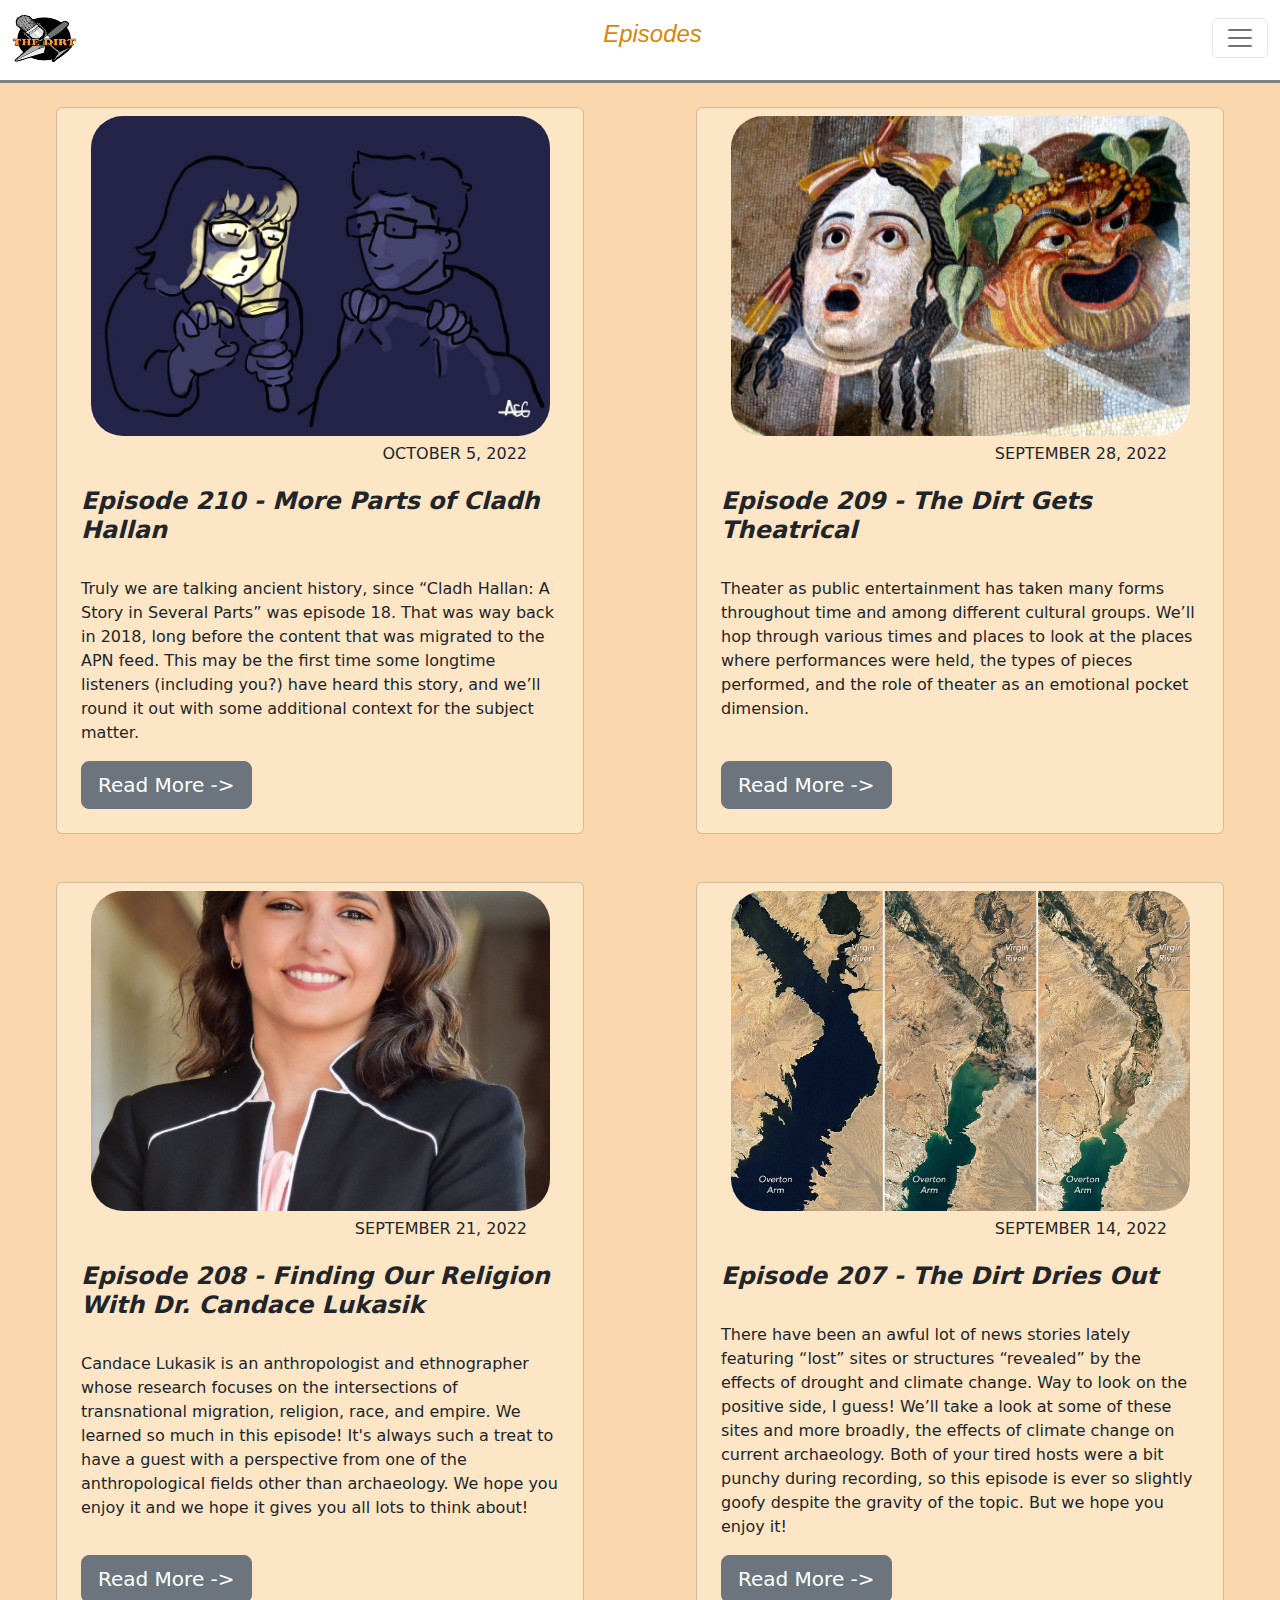
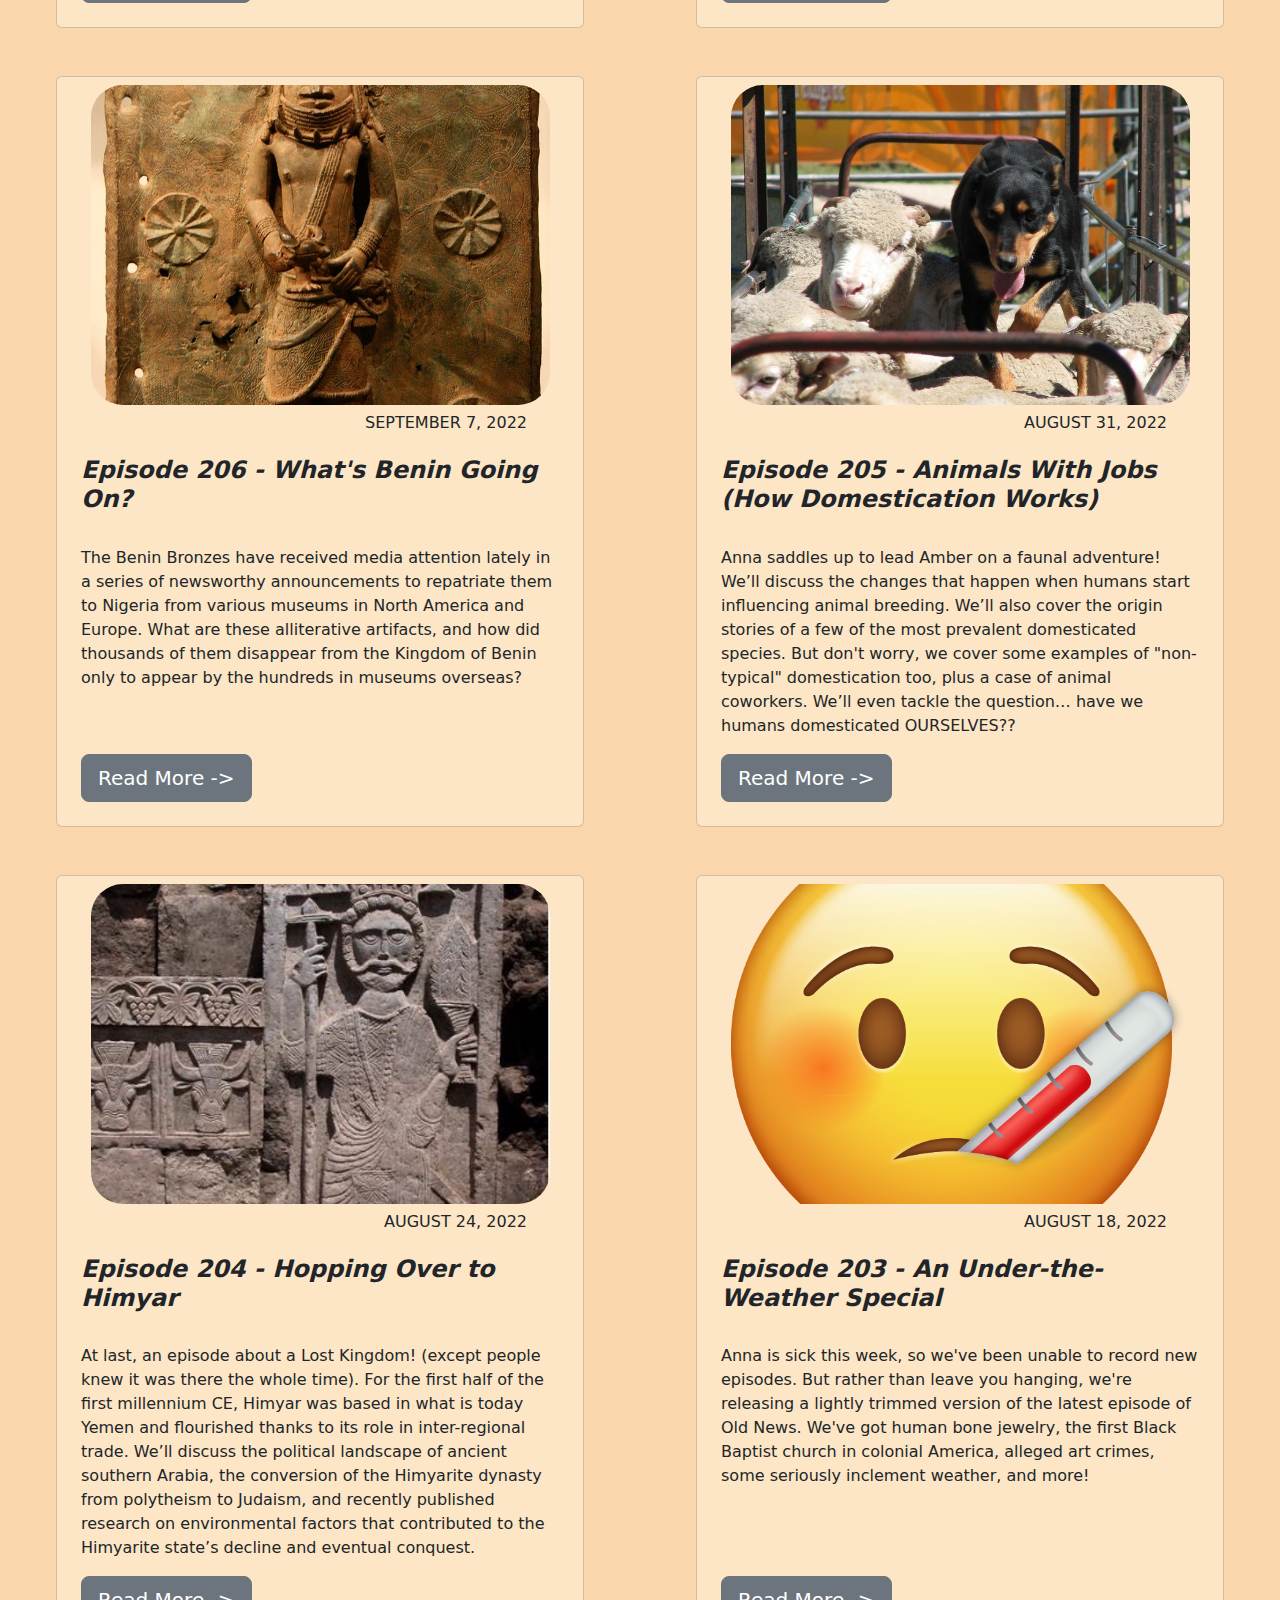
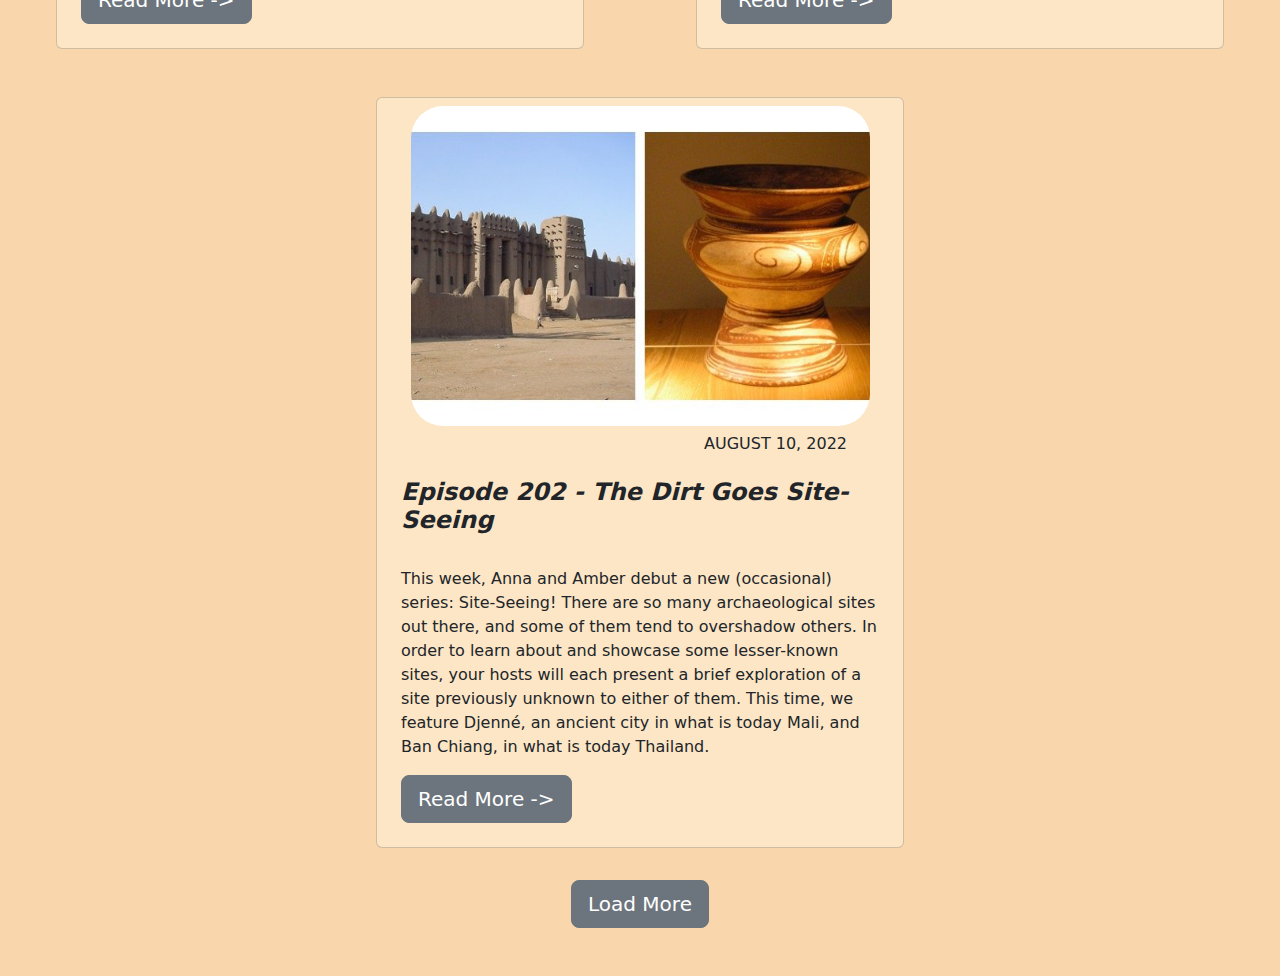
==== redesign/episodes.html @ a434dd5d "init" ====
<!doctype html>
<html lang="en">
  <head>
    <meta charset="utf-8">
    <link rel="stylesheet" href="../bootstrap.css">
    <link rel="stylesheet" href="episodes.css">
    <meta name="viewport" content="width=device-width, initial-scale=1">
    <title>Episodes ---- The Dirt</title>
  </head>
  <body>
    <nav class="navbar navbar-expand-xxl navbar-light bg-white ft">
        <div class="container-fluid">

                <a class="navbar-brand" href="https://thedirtpod.com/"><img id="logo" src="img/logo.png" width="150px" height="130px"></a>
                <a class="align-bottom m-0" href="#" id="tiny"><img src="img/tiny.png" width="190px" height="50px"></a>

            <div class="text-center d-block d-xl-block d-xxl-none justify-content-center"><h2>Episodes</h2></div>
            <button class="navbar-toggler" type="button" data-bs-toggle="collapse" data-bs-target="#navbarToggleExternalContent" aria-controls="navbarToggleExternalContent" aria-expanded="true" aria-label="Toggle navigation">
                <span class="navbar-toggler-icon"></span>
              </button>
              
            <div class="collapse navbar-collapse justify-content-end">
                <ul class="navbar-nav">
                    <li class="navbar-item m-1 p-1 ms-0"><a class="btn-lg btn btn-dark text-nowrap rounded-5 text-warning">episodes</a></li>
                    <li class="navbar-item m-1 p-1"><a class="btn-lg btn btn-dark text-nowrap rounded-5 text-secondary">Dirt Shirt</a></li>
                    <li class="navbar-item m-1 p-1"><a class="btn-lg btn btn-dark text-nowrap rounded-5 text-secondary">Books</a></li>
                    <li class="navbar-item m-1 p-1"><a class="btn-lg btn btn-dark text-nowrap rounded-5 text-secondary">Pass the Mic</a></li>
                    <li class="navbar-item m-1 p-1"><a class="btn-lg btn btn-dark text-nowrap rounded-5 text-secondary">Hosts</a></li>
                    <li class="navbar-item m-1 p-1"><a class="btn-lg btn btn-dark text-nowrap rounded-5 text-secondary">Support</a></li>
                    <li class="navbar-item m-1 p-1"><a class="btn-lg btn btn-dark text-nowrap rounded-5 text-secondary">Contact</a></li>
                    <li class="navbar-item m-1 p-1"><a class="btn-lg btn btn-dark text-nowrap rounded-5 text-secondary">About</a></li>
                </ul>

            </div>
            
        </div>
        
    </nav>

    <div class="main">
        <div class="d-flex justify-content-around row m-0">
            <div class="card p-2 bk mt-4 mb-4 col-4 col-md-6 col-xs-12">
                <img src="img/1.jpg" class="card-img-top rounded-5 resizeImg m-auto mb-2" alt="img">
                <h6 class="text-end me-5">OCTOBER 5, 2022</h6>
                <div class="card-body">
                    <h4 class="card-title"><b>Episode 210 - More Parts of Cladh Hallan</b></h4></h4>
                    <br>
                    <p class="card-text">Truly we are talking ancient history, since “Cladh Hallan: A Story in Several Parts” was episode 18. That was way back in 2018, long before the content that was migrated to the APN feed. This may be the first time some longtime listeners (including you?) have heard this story, and we’ll round it out with some additional context for the subject matter.</p>
                    <br><br>
                    <a href="#" class="btnr btn btn-secondary btn-lg position-absolute bottom-0 start-0 ms-4 mb-4">Read More  -></a>
                </div>
            </div>
            <div class="card p-2 bk mt-4 mb-4 col-4 col-md-6 col-xs-12">
                <img src="img/2.jpeg" class="card-img-top rounded-5 resizeImg m-auto mb-2" alt="img">
                <h6 class="text-end me-5">SEPTEMBER 28, 2022</h6>
                <div class="card-body">
                    <h4 class="card-title"><b>Episode 209 - The Dirt Gets Theatrical</b></h4>
                    <br>
                    <p class="card-text">Theater as public entertainment has taken many forms throughout time and among different cultural groups. We’ll hop through various times and places to look at the places where performances were held, the types of pieces performed, and the role of theater as an emotional pocket dimension.</p>
                    <br><br>
                    <a href="#" class="btnr btn btn-secondary btn-lg position-absolute bottom-0 start-0 ms-4 mb-4">Read More  -></a>
                </div>
            </div>
            <div class="card p-2 bk mt-4 mb-4 col-4 col-md-6 col-xs-12">
                <img src="img/3.jpg" class="card-img-top rounded-5 resizeImg m-auto mb-2" alt="img">
                <h6 class="text-end me-5">SEPTEMBER 21, 2022</h6>
                <div class="card-body">
                    <h4 class="card-title"><b>Episode 208 - Finding Our Religion With Dr. Candace Lukasik</b></h4>
                    <br>
                    <p class="card-text">Candace Lukasik is an anthropologist and ethnographer whose research focuses on the intersections of transnational migration, religion, race, and empire. We learned so much in this episode! It's always such a treat to have a guest with a perspective from one of the anthropological fields other than archaeology. We hope you enjoy it and we hope it gives you all lots to think about!</p>
                    <br><br>
                    <a href="#" class="btnr btn btn-secondary btn-lg position-absolute bottom-0 start-0 ms-4 mb-4">Read More  -></a>
                </div>
            </div>

            <div class="card p-2 bk mt-4 mb-4 col-4 col-md-6 col-xs-12">
                <img src="img/4.jpeg" class="card-img-top rounded-5 resizeImg m-auto mb-2" alt="img">
                <h6 class="text-end me-5">SEPTEMBER 14, 2022</h6>
                <div class="card-body">
                    <h4 class="card-title"><b>Episode 207 - The Dirt Dries Out</b></h4>
                    <br>
                    <p class="card-text">There have been an awful lot of news stories lately featuring “lost” sites or structures “revealed” by the effects of drought and climate change. Way to look on the positive side, I guess! We’ll take a look at some of these sites and more broadly, the effects of climate change on current archaeology. Both of your tired hosts were a bit punchy during recording, so this episode is ever so slightly goofy despite the gravity of the topic. But we hope you enjoy it!</p>
                    <br><br>
                    <a href="#" class="btnr btn btn-secondary btn-lg position-absolute bottom-0 start-0 ms-4 mb-4">Read More  -></a>
                </div>
            </div>
            <div class="card p-2 bk mt-4 mb-4 col-4 col-md-6 col-xs-12">
                <img src="img/5.jpeg" class="card-img-top rounded-5 resizeImg m-auto mb-2" alt="img">
                <h6 class="text-end me-5">SEPTEMBER 7, 2022</h6>
                <div class="card-body">
                    <h4 class="card-title"><b>Episode 206 - What's Benin Going On?</b></h4>
                    <br>
                    <p class="card-text">The Benin Bronzes have received media attention lately in a series of newsworthy announcements to repatriate them to Nigeria from various museums in North America and Europe. What are these alliterative artifacts, and how did thousands of them disappear from the Kingdom of Benin only to appear by the hundreds in museums overseas?</p>
                    <br><br>
                    <a href="#" class="btnr btn btn-secondary btn-lg position-absolute bottom-0 start-0 ms-4 mb-4">Read More  -></a>
                </div>
            </div>
            <div class="card p-2 bk mt-4 mb-4 col-4 col-md-6 col-xs-12">
                <img src="img/6.jpeg" class="card-img-top rounded-5 resizeImg m-auto mb-2" alt="img">
                <h6 class="text-end me-5">AUGUST 31, 2022</h6>
                <div class="card-body">
                    <h4 class="card-title"><b>Episode 205 - Animals With Jobs (How Domestication Works)</b></h4>
                    <br>
                    <p class="card-text">Anna saddles up to lead Amber on a faunal adventure! We’ll discuss the changes that happen when humans start influencing animal breeding. We’ll also cover the origin stories of a few of the most prevalent domesticated species. But don't worry, we cover some examples of "non-typical" domestication too, plus a case of animal coworkers. We’ll even tackle the question… have we humans domesticated OURSELVES??</p>
                    <br><br>
                    <a href="#" class="btnr btn btn-secondary btn-lg position-absolute bottom-0 start-0 ms-4 mb-4">Read More  -></a>
                </div>
            </div>

            <div class="card p-2 bk mt-4 mb-4 col-4 col-md-6 col-xs-12">
                <img src="img/7.jpeg" class="card-img-top rounded-5 resizeImg m-auto mb-2" alt="img">
                <h6 class="text-end me-5">AUGUST 24, 2022</h6>
                <div class="card-body">
                    <h4 class="card-title"><b>Episode 204 - Hopping Over to Himyar</b></h4>
                    <br>
                    <p class="card-text">At last, an episode about a Lost Kingdom! (except people knew it was there the whole time).

                        For the first half of the first millennium CE, Himyar was based in what is today Yemen and flourished thanks to its role in inter-regional trade. We’ll discuss the political landscape of ancient southern Arabia, the conversion of the Himyarite dynasty from polytheism to Judaism, and recently published research on environmental factors that contributed to the Himyarite state’s decline and eventual conquest.</p>
                    <br><br>
                    <a href="#" class="btnr btn btn-secondary btn-lg position-absolute bottom-0 start-0 ms-4 mb-4">Read More  -></a>
                </div>
            </div>
            <div class="card p-2 bk mt-4 mb-4 col-4 col-md-6 col-xs-12">
                <img src="img/8.png" class="card-img-top rounded-5 resizeImg m-auto mb-2" alt="img">
                <h6 class="text-end me-5">AUGUST 18, 2022</h6>
                <div class="card-body">
                    <h4 class="card-title"><b>Episode 203 - An Under-the-Weather Special</b></h4>
                    <br>
                    <p class="card-text">Anna is sick this week, so we've been unable to record new episodes. But rather than leave you hanging, we're releasing a lightly trimmed version of the latest episode of Old News. We've got human bone jewelry, the first Black Baptist church in colonial America, alleged art crimes, some seriously inclement weather, and more!</p>
                    <br><br>
                    <a href="#" class="btnr btn btn-secondary btn-lg position-absolute bottom-0 start-0 ms-4 mb-4">Read More  -></a>
                </div>
            </div>
            <div class="card p-2 bk mt-4 mb-4 col-4 col-md-6 col-xs-12">
                <img src="img/9.jpeg" class="card-img-top rounded-5 resizeImg m-auto mb-2" alt="img">
                <h6 class="text-end me-5">AUGUST 10, 2022</h6>
                <div class="card-body">
                    <h4 class="card-title"><b>Episode 202 - The Dirt Goes Site-Seeing</b></h4>
                    <br>
                    <p class="card-text">This week, Anna and Amber debut a new (occasional) series: Site-Seeing! There are so many archaeological sites out there, and some of them tend to overshadow others. In order to learn about and showcase some lesser-known sites, your hosts will each present a brief exploration of a site previously unknown to either of them. This time, we feature Djenné, an ancient city in what is today Mali, and Ban Chiang, in what is today Thailand.</p>
                    <br><br>
                    <a href="#" class="btnr btn btn-secondary btn-lg position-absolute bottom-0 start-0 ms-4 mb-4">Read More  -></a>
                </div>
            </div>
        </div>

        <div class="d-flex justify-content-center">
            <a href="#" class="btn btn-secondary btn-lg mt-2 mb-5">Load More</a>
        </div>
    </div>

    <footer>

        <img src="img/footer.png" alt="footer" style="width: 100%; height: auto;">
    </footer>

  </body>
</html>
---- redesign/episodes.css ----
html {height: 100%;}
body {
    height: 100%;
    -webkit-text-size-adjust: none !important;
}

.main {
    background-color: #FAD6AC;
    height: auto;
    width: 100;
    border-top: grey solid;
}

h4 {
    font-style:italic;
}
img{
    display: block;
}

h2 {
    font-family: 'Lucida Sans', 'Lucida Sans Regular', 'Lucida Grande', 'Lucida Sans Unicode', Geneva, Verdana, sans-serif;
    font-size: x-large;
    font-style:italic;
    color: #DA8505;
}

.resizeImg {
    display: block;
    width: 90%;
    height: 20rem;
    object-fit: cover;
}

.bk {
    vertical-align: middle;
    background-color: #fce6c6;
    width: 33rem; 
    max-width: 90%;
}


.btnr:hover {
    color: black;
    background-color: #E3C280;
}


@media (max-width: 1400px) {
    #tiny {
      display: None;
    }
    #logo {
        height: 50px;
        width: 65px;
    }
    .ft {
        position: fixed;
        top: 0;
        right: 0;
        left: 0;
        z-index: 1030;
    }
    .main {
        margin-top: 5rem;
    }

    footer {
        display: None;
    }
  }
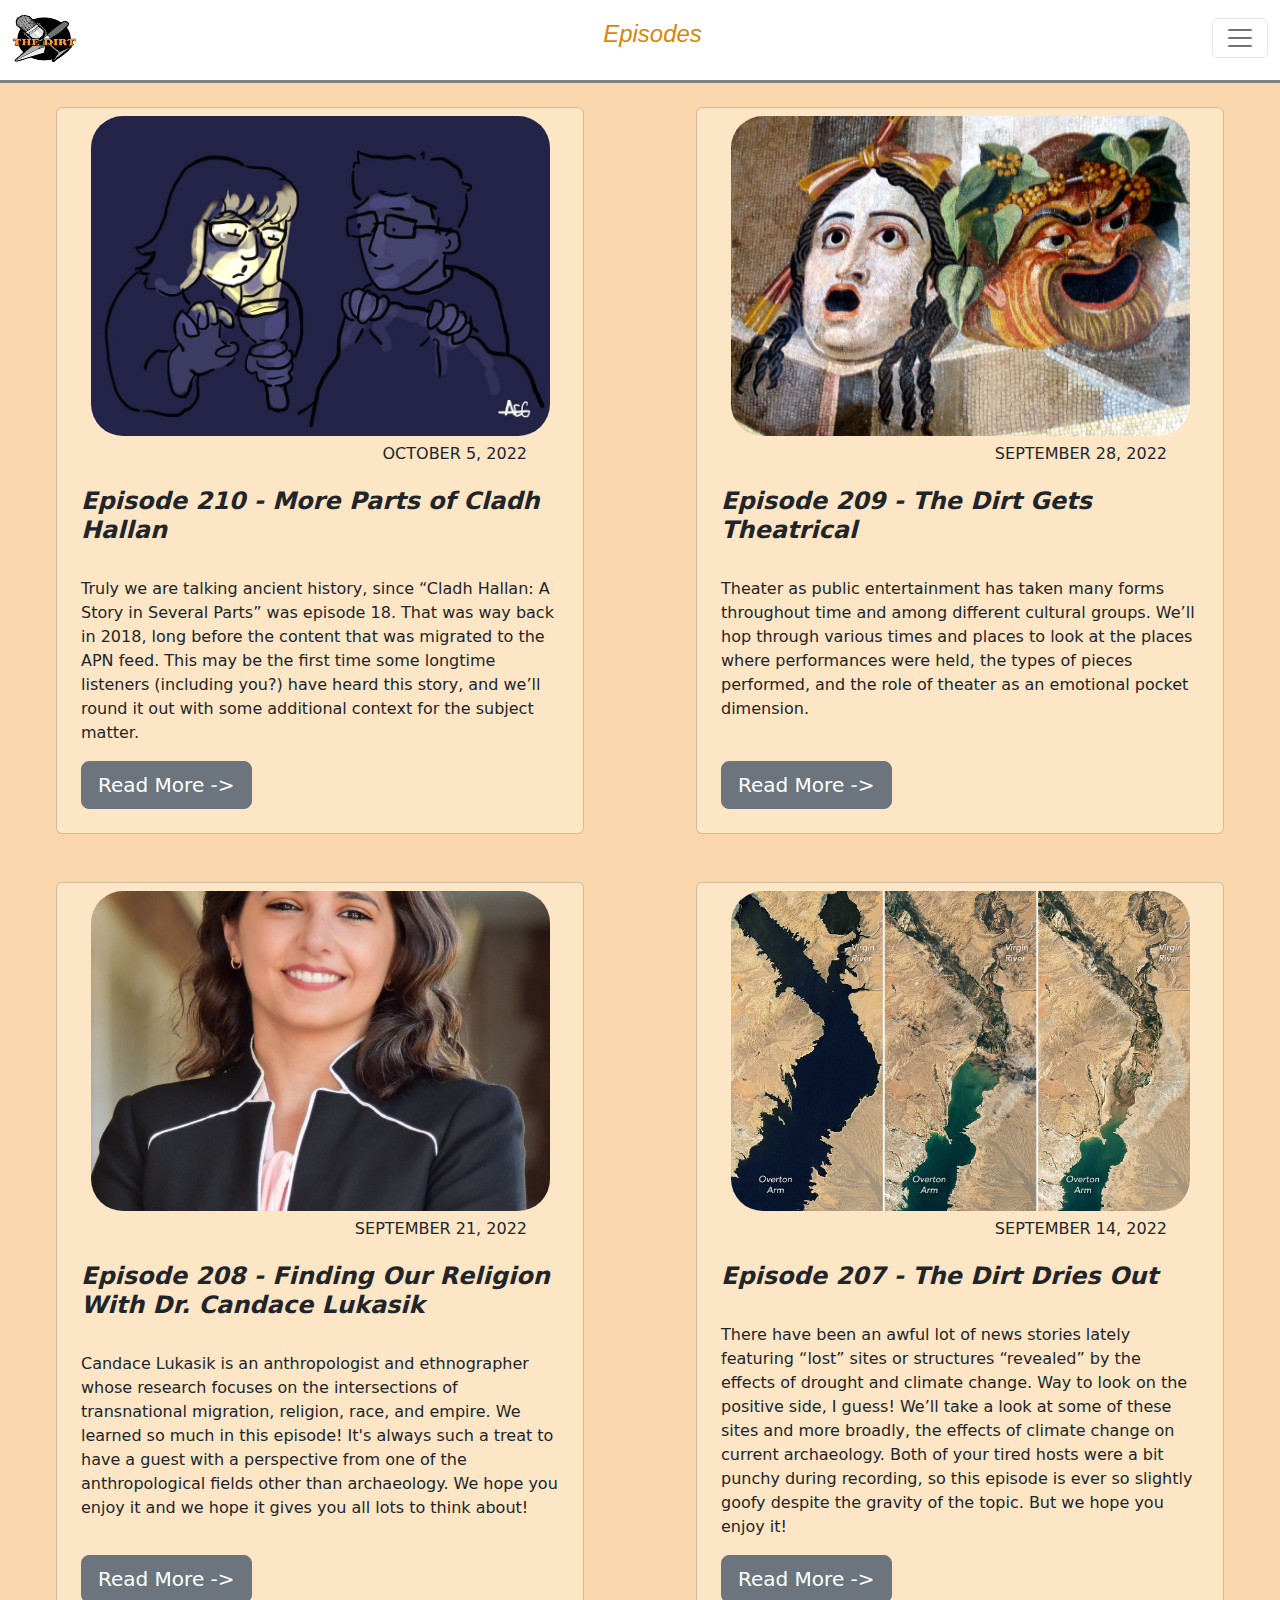
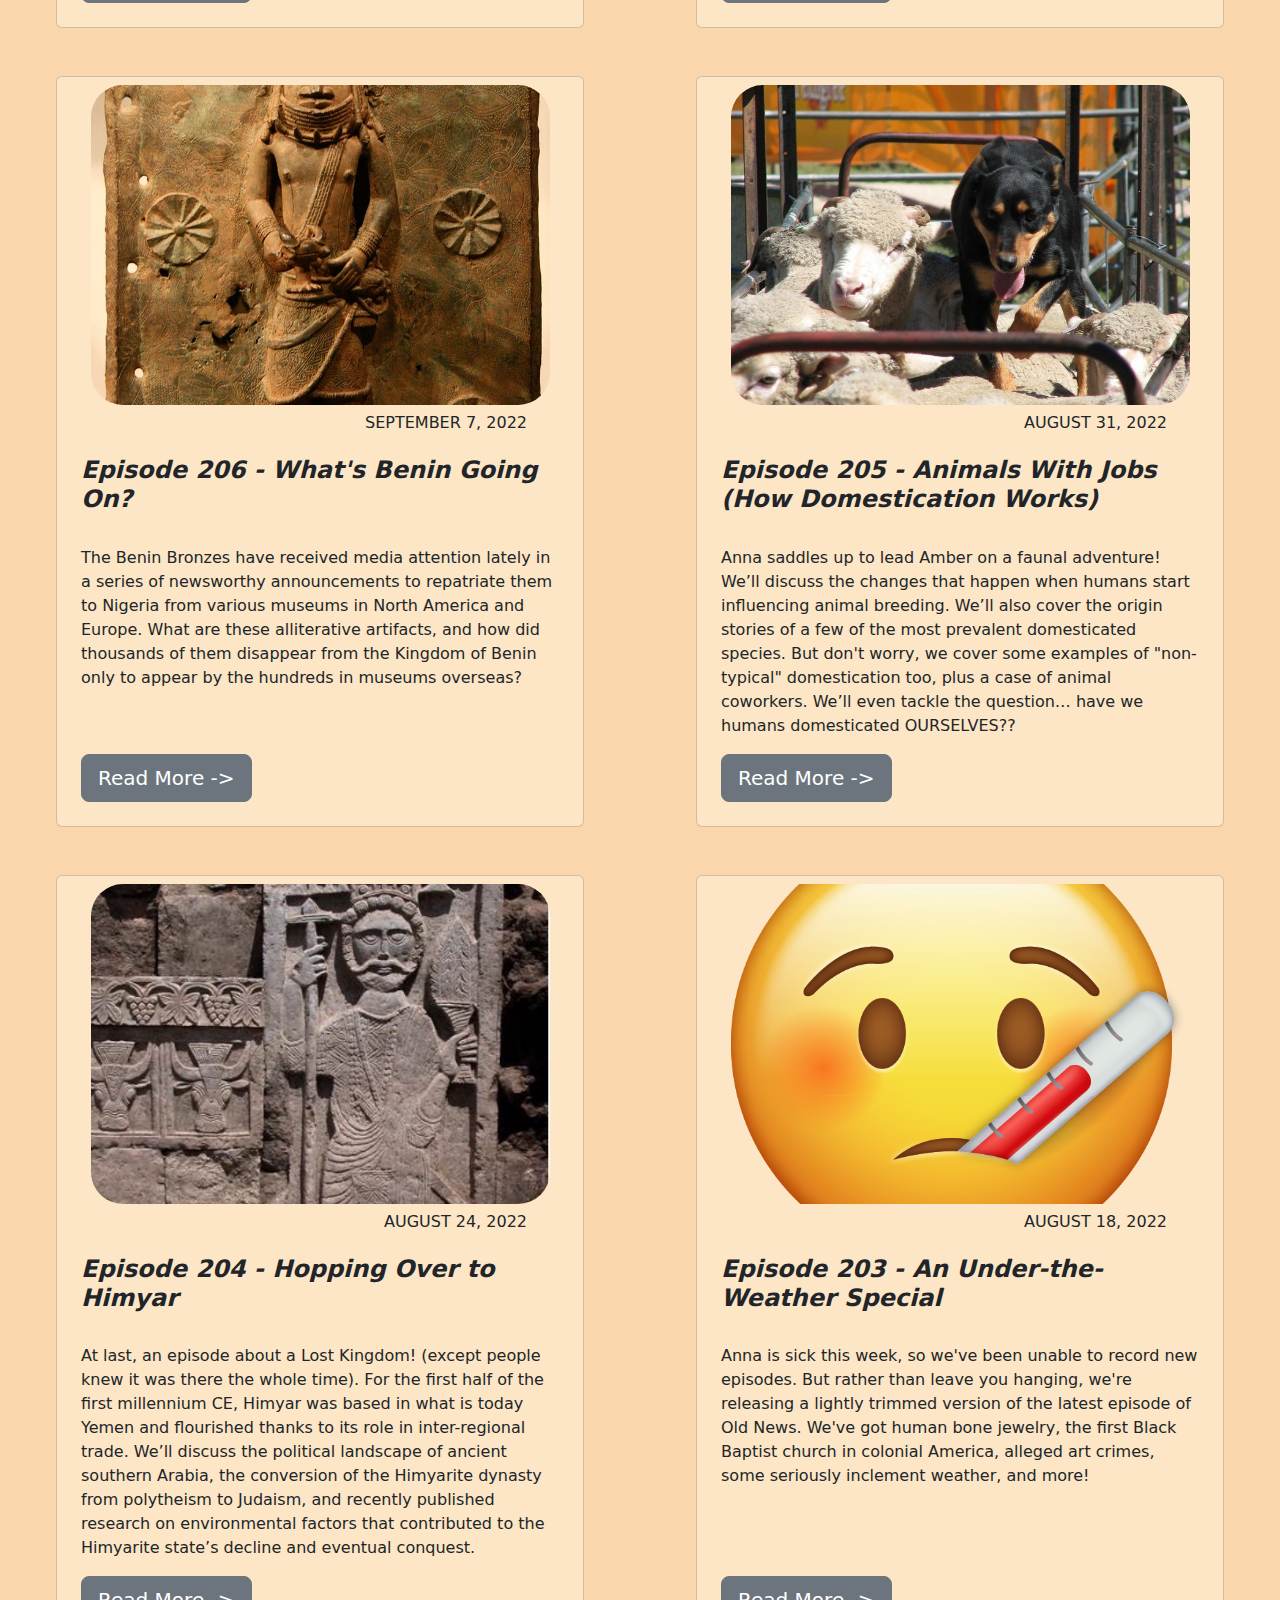
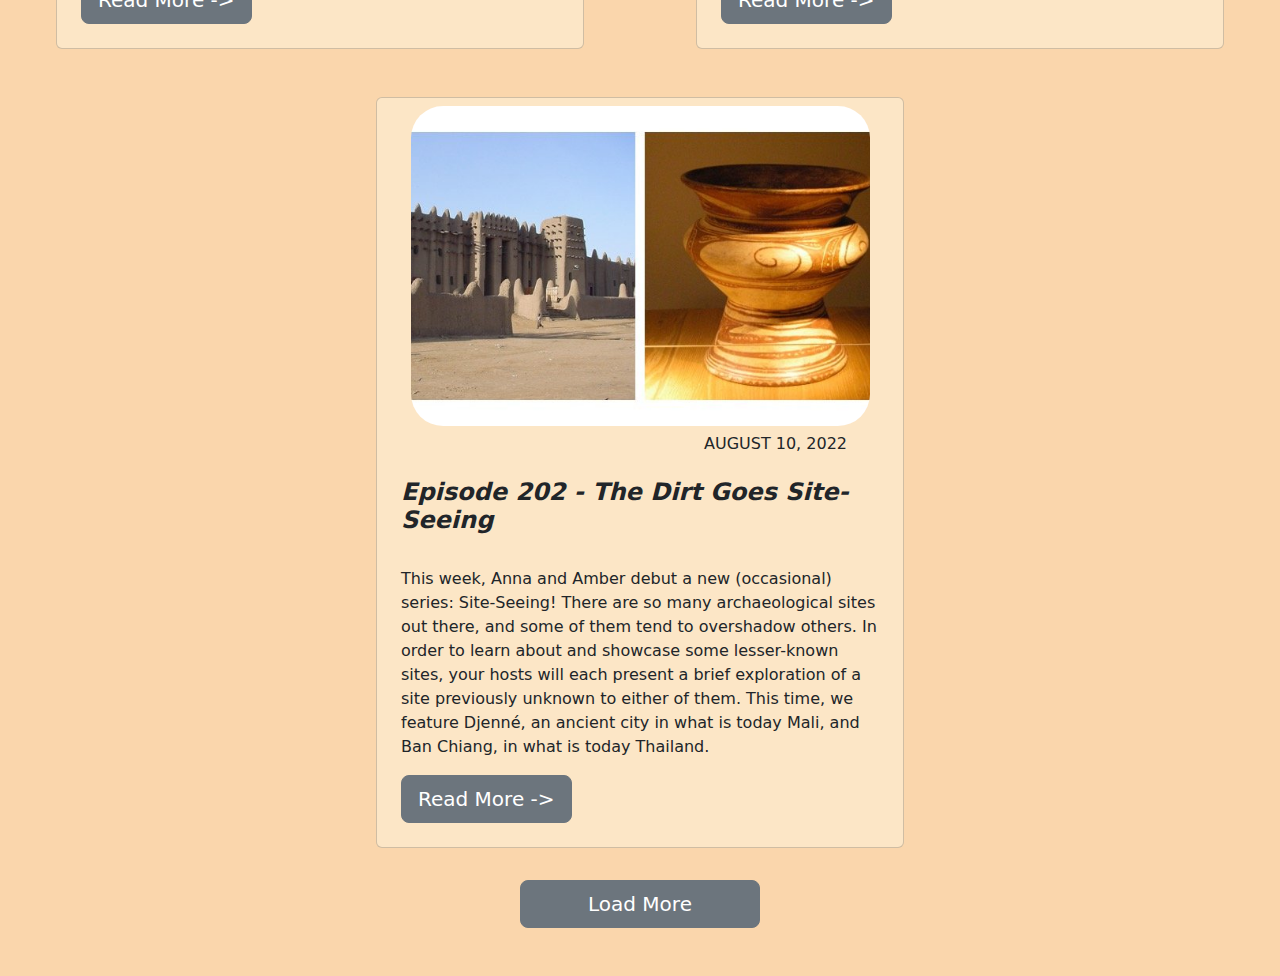
==== commit de663cbb: "load more fix" ====
--- a/redesign/episodes.html
+++ b/redesign/episodes.html
@@ -145,7 +145,7 @@
         </div>
 
         <div class="d-flex justify-content-center">
-            <a href="#" class="btn btn-secondary btn-lg mt-2 mb-5">Load More</a>
+            <a href="#" class="btn btn-secondary btn-lg mt-2 mb-5 btt" style="width: 15rem;">Load More</a>
         </div>
     </div>
 
--- a/redesign/episodes.css
+++ b/redesign/episodes.css
@@ -45,6 +45,10 @@
     background-color: #E3C280;
 }
 
+.btt:hover {
+    background-color: darksalmon;
+}
+
 
 @media (max-width: 1400px) {
     #tiny {
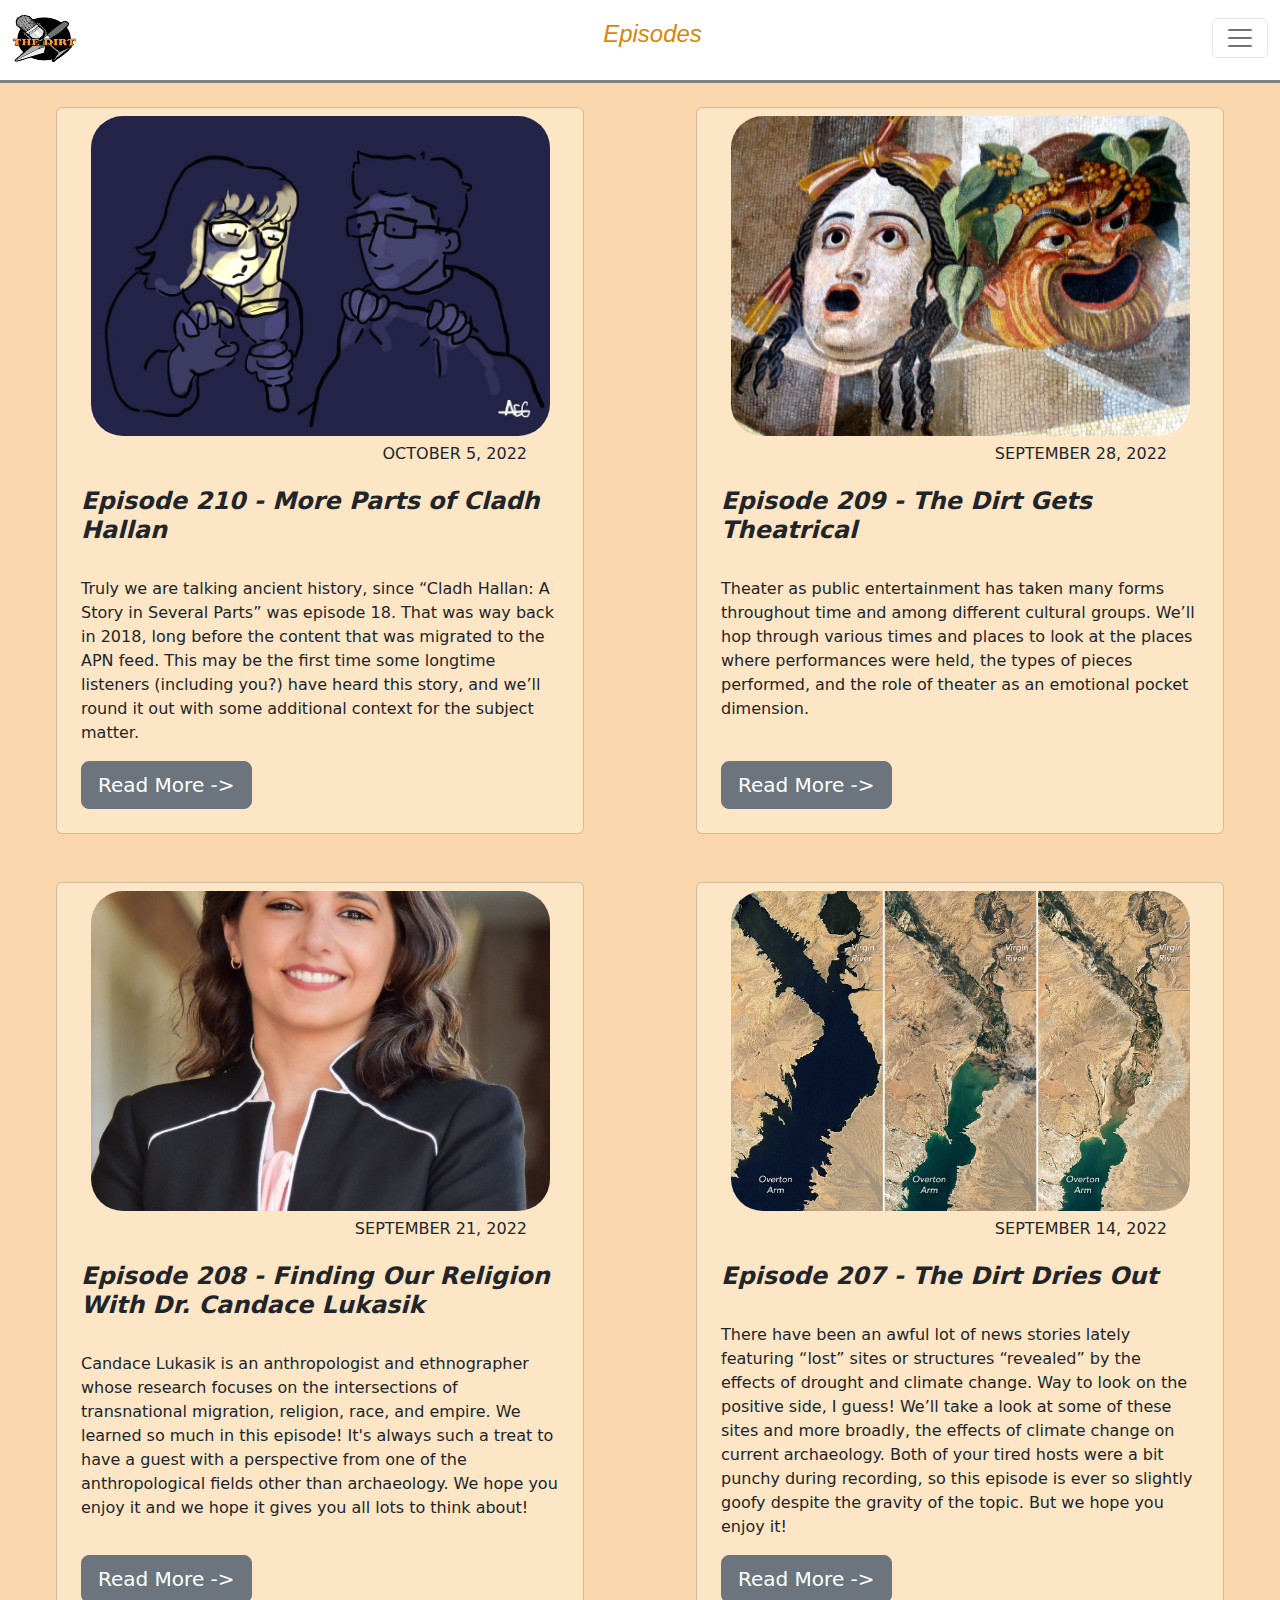
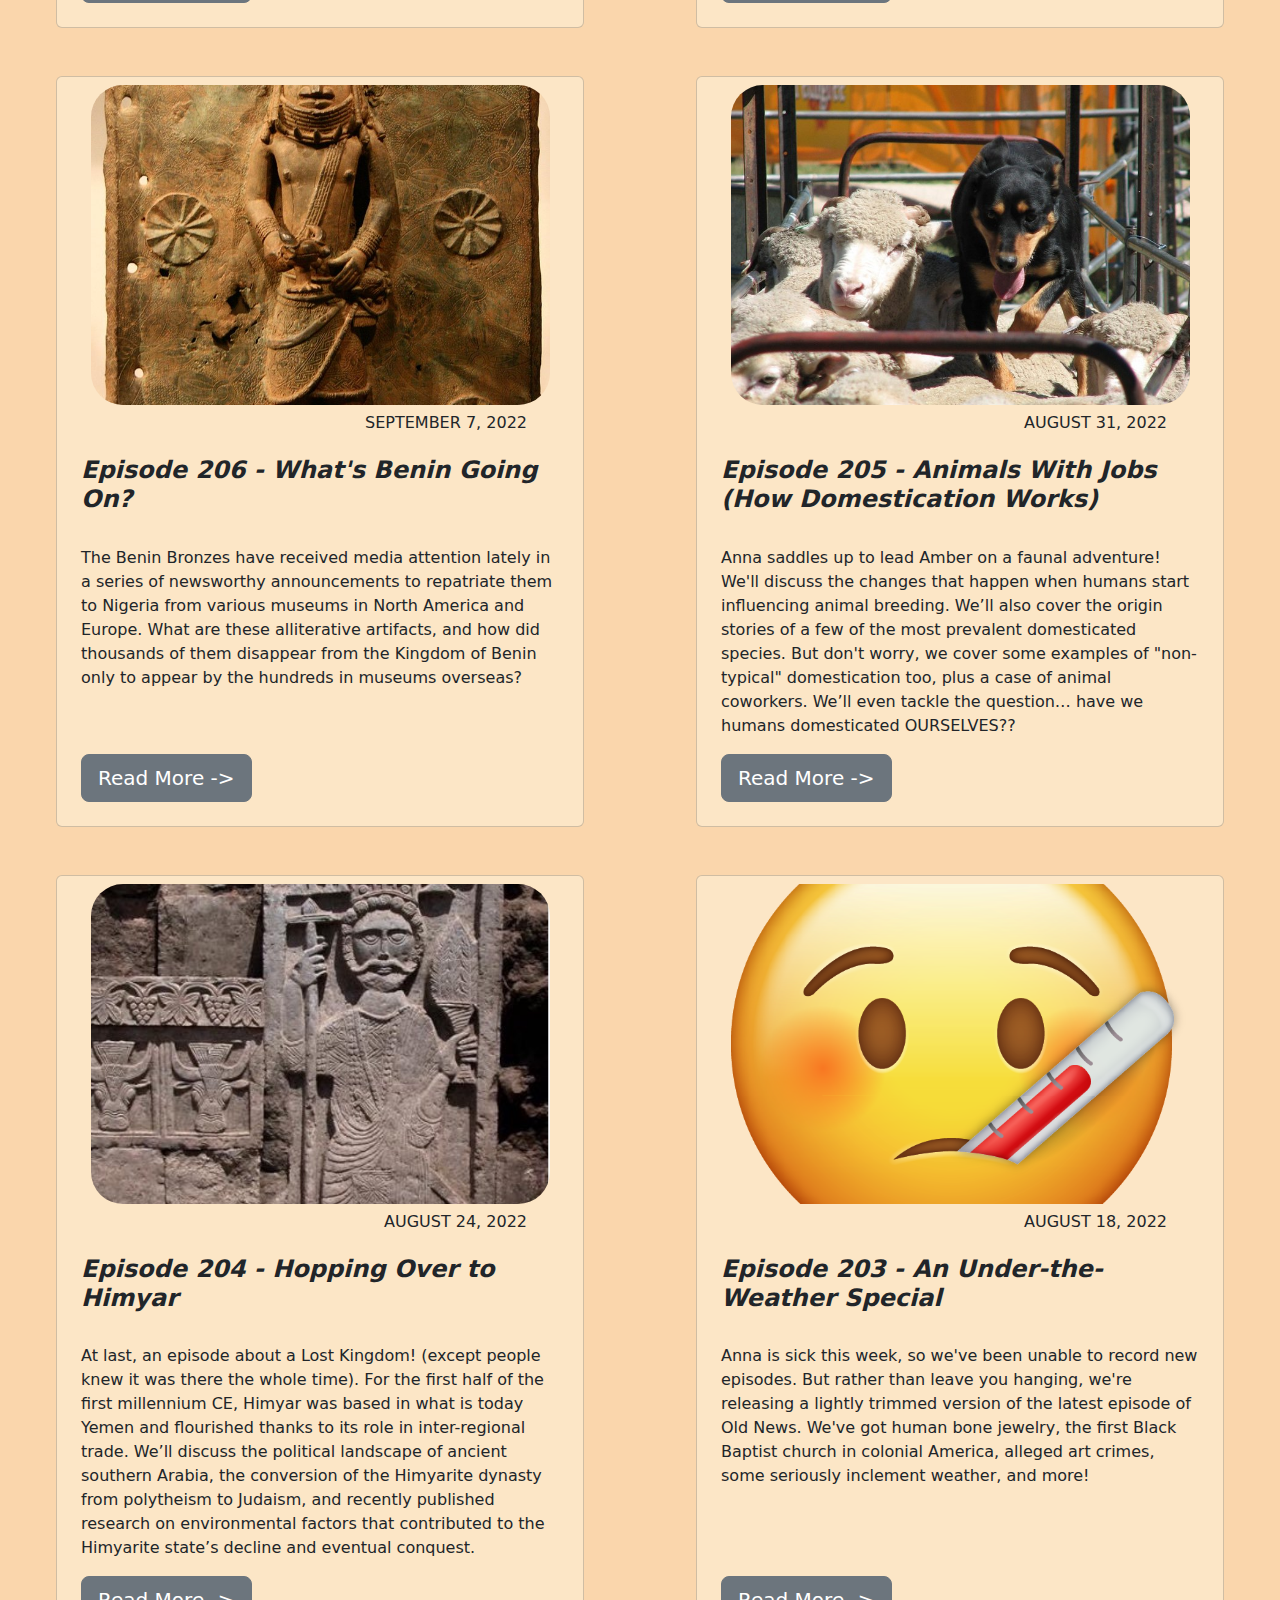
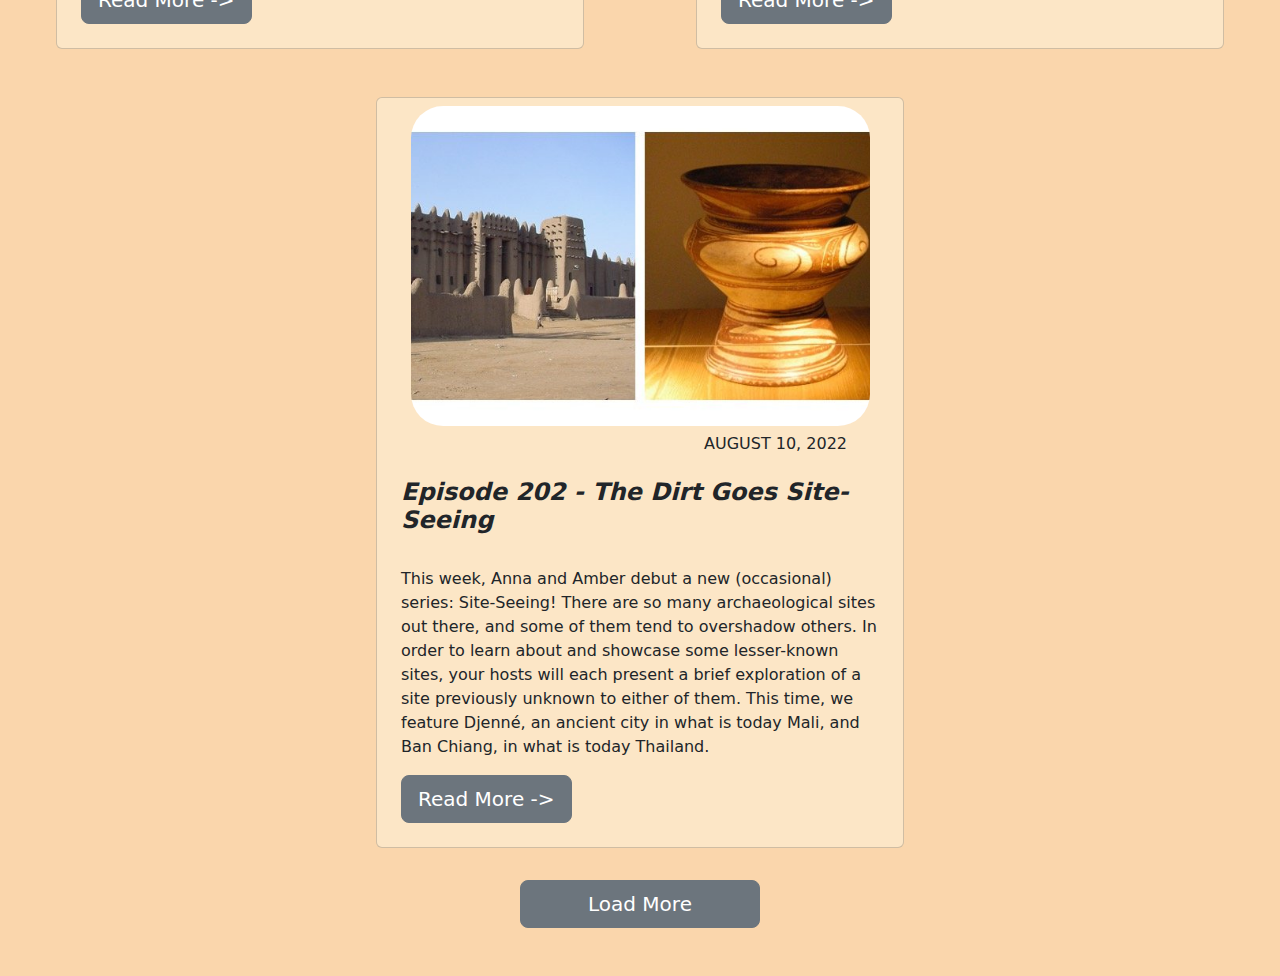
==== commit a69d2cdb: "Final" ====
--- a/redesign/episodes.html
+++ b/redesign/episodes.html
@@ -101,7 +101,7 @@
                 <div class="card-body">
                     <h4 class="card-title"><b>Episode 205 - Animals With Jobs (How Domestication Works)</b></h4>
                     <br>
-                    <p class="card-text">Anna saddles up to lead Amber on a faunal adventure! We’ll discuss the changes that happen when humans start influencing animal breeding. We’ll also cover the origin stories of a few of the most prevalent domesticated species. But don't worry, we cover some examples of "non-typical" domestication too, plus a case of animal coworkers. We’ll even tackle the question… have we humans domesticated OURSELVES??</p>
+                    <p class="card-text">Anna saddles up to lead Amber on a faunal adventure! We'll discuss the changes that happen when humans start influencing animal breeding. We’ll also cover the origin stories of a few of the most prevalent domesticated species. But don't worry, we cover some examples of "non-typical" domestication too, plus a case of animal coworkers. We’ll even tackle the question… have we humans domesticated OURSELVES??</p>
                     <br><br>
                     <a href="#" class="btnr btn btn-secondary btn-lg position-absolute bottom-0 start-0 ms-4 mb-4">Read More  -></a>
                 </div>
@@ -150,9 +150,15 @@
     </div>
 
     <footer>
-
+        <div class="foot">
+            <div class="d-flex justify-content-center">
+                <button class="donate btn btn-lg btn-secondary rounded-5 mt-5 ps-4 pe-4 pt-3 pb-3">Donate Now!</button>
+            </div>
+            
+        </div>
         <img src="img/footer.png" alt="footer" style="width: 100%; height: auto;">
     </footer>
 
   </body>
-</html>+</html>
+<!--Citation: The webpage redesign for the https://thedirtpod.com/episodes, the image and the content from here.-->--- a/redesign/episodes.css
+++ b/redesign/episodes.css
@@ -49,6 +49,24 @@
     background-color: darksalmon;
 }
 
+.foot {
+    height: 7rem;
+    background-color: #171717;
+}
+
+.donate {
+    background-color: black;
+    color: rgb(190, 190, 22);
+    border: solid 2px rgb(218, 218, 22);
+    font-size: small;
+}
+
+.donate:hover {
+    background-color: #e78e27;
+    color: whitesmoke;
+    border: solid 2px #e78e27;
+}
+
 
 @media (max-width: 1400px) {
     #tiny {
